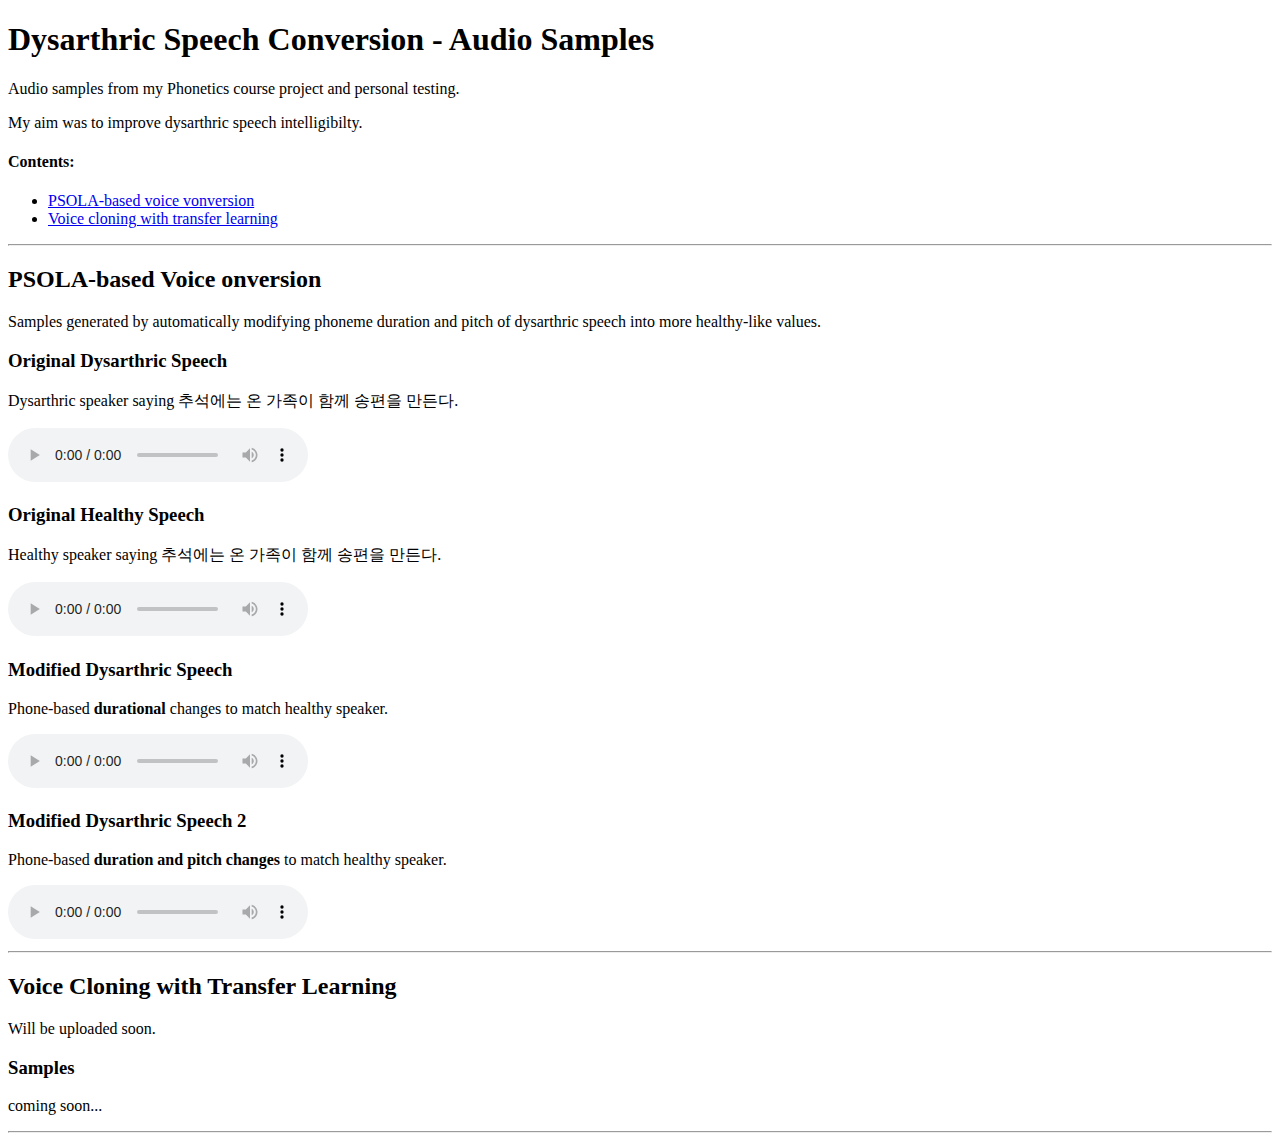
==== index.html @ 1973fe7c "Rename PSOLA.html to index.html" ====
<!DOCTYPE html>

<html lang="en">



<head>

    <title>Audio Samples</title>



    <link href="https://fonts.googleapis.com/css?family=Crimson+Text:400,400i" rel="stylesheet">

    <link href="https://fonts.googleapis.com/css?family=Open+Sans:400,600" rel="stylesheet">

    <link rel="stylesheet" type="text/css" href="index.css">



    <meta charset="utf-8">

    <meta name="viewport" content="width=device-width, initial-scale=1.0">

</head>



<body>



    <div class='section'>

        <h1>Dysarthric Speech Conversion - Audio Samples</h1>

		<p>Audio samples from my Phonetics course project and personal testing.</p>
		<p>My aim was to improve dysarthric speech intelligibilty.</p>



        <h4>Contents:</h4>

        <p>

        <ul class='toc'>

			<li><a href='#section-1'>PSOLA-based voice vonversion</a></li>
			<li><a href='#section-2'>Voice cloning with transfer learning</a></li>


        </ul>

        </p>


    </div>



    <hr>





    <div id='section-1' class='section'>

        <h2>PSOLA-based Voice onversion</h2>

        <p>Samples generated by automatically modifying phoneme duration and pitch of dysarthric speech into more healthy-like values.</p>



        <h3>Original Dysarthric Speech</h3>

		<p>Dysarthric speaker saying 추석에는 온 가족이 함께 송편을 만든다. </p>

        <div class='playlist'>

            <div class='labeled-audio'><audio preload='metadata' controls><source src='audio/original_d.mp3' type='audio/mpeg'></audio></div>

        </div>

        <h3>Original Healthy Speech</h3>

        <p>Healthy speaker saying 추석에는 온 가족이 함께 송편을 만든다.</p>

        <div class='playlist'>

            <div class='labeled-audio'><audio preload='metadata' controls><source src='audio/original_h.wav' type='audio/mpeg'></audio></div>

		</div>
		
		<h3>Modified Dysarthric Speech</h3>

        <p>Phone-based <b>durational</b> changes to match healthy speaker.</p>

        <div class='playlist'>

            <div class='labeled-audio'><audio preload='metadata' controls><source src='audio/modified_d.wav' type='audio/mpeg'></audio></div>

		</div>
		
		<h3>Modified Dysarthric Speech 2</h3>

        <p>Phone-based <b>duration and pitch changes</b> to match healthy speaker.</p>

        <div class='playlist'>

            <div class='labeled-audio'><audio preload='metadata' controls><source src='audio/modified_pd.wav' type='audio/mpeg'></audio></div>

        </div>

    </div>



    <hr>

    <div id='section-2' class='section'>

        <h2>Voice Cloning with Transfer Learning</h2>

        <p>Will be uploaded soon.</p>



        <h3>Samples</h3>

        <p>coming soon...</p>

        <div class='playlist'>


        </div>

    </div>



    <hr>




 

    </div>









</body>

</html>



<script>

document

    .getElementById('select-speaker')

    .addEventListener('change', function () {

        'use strict';

        var targets = document.getElementsByClassName("select-speaker")

        for (let i = 0; i < targets.length; i++) {

            name = "samples/mp3/ted_speakers/" + this.value + "/sample-" + i.toString() + ".mp3"

            targets[i].setAttribute("src", name)

            targets[i].parentElement.load()

        }

});

</script>
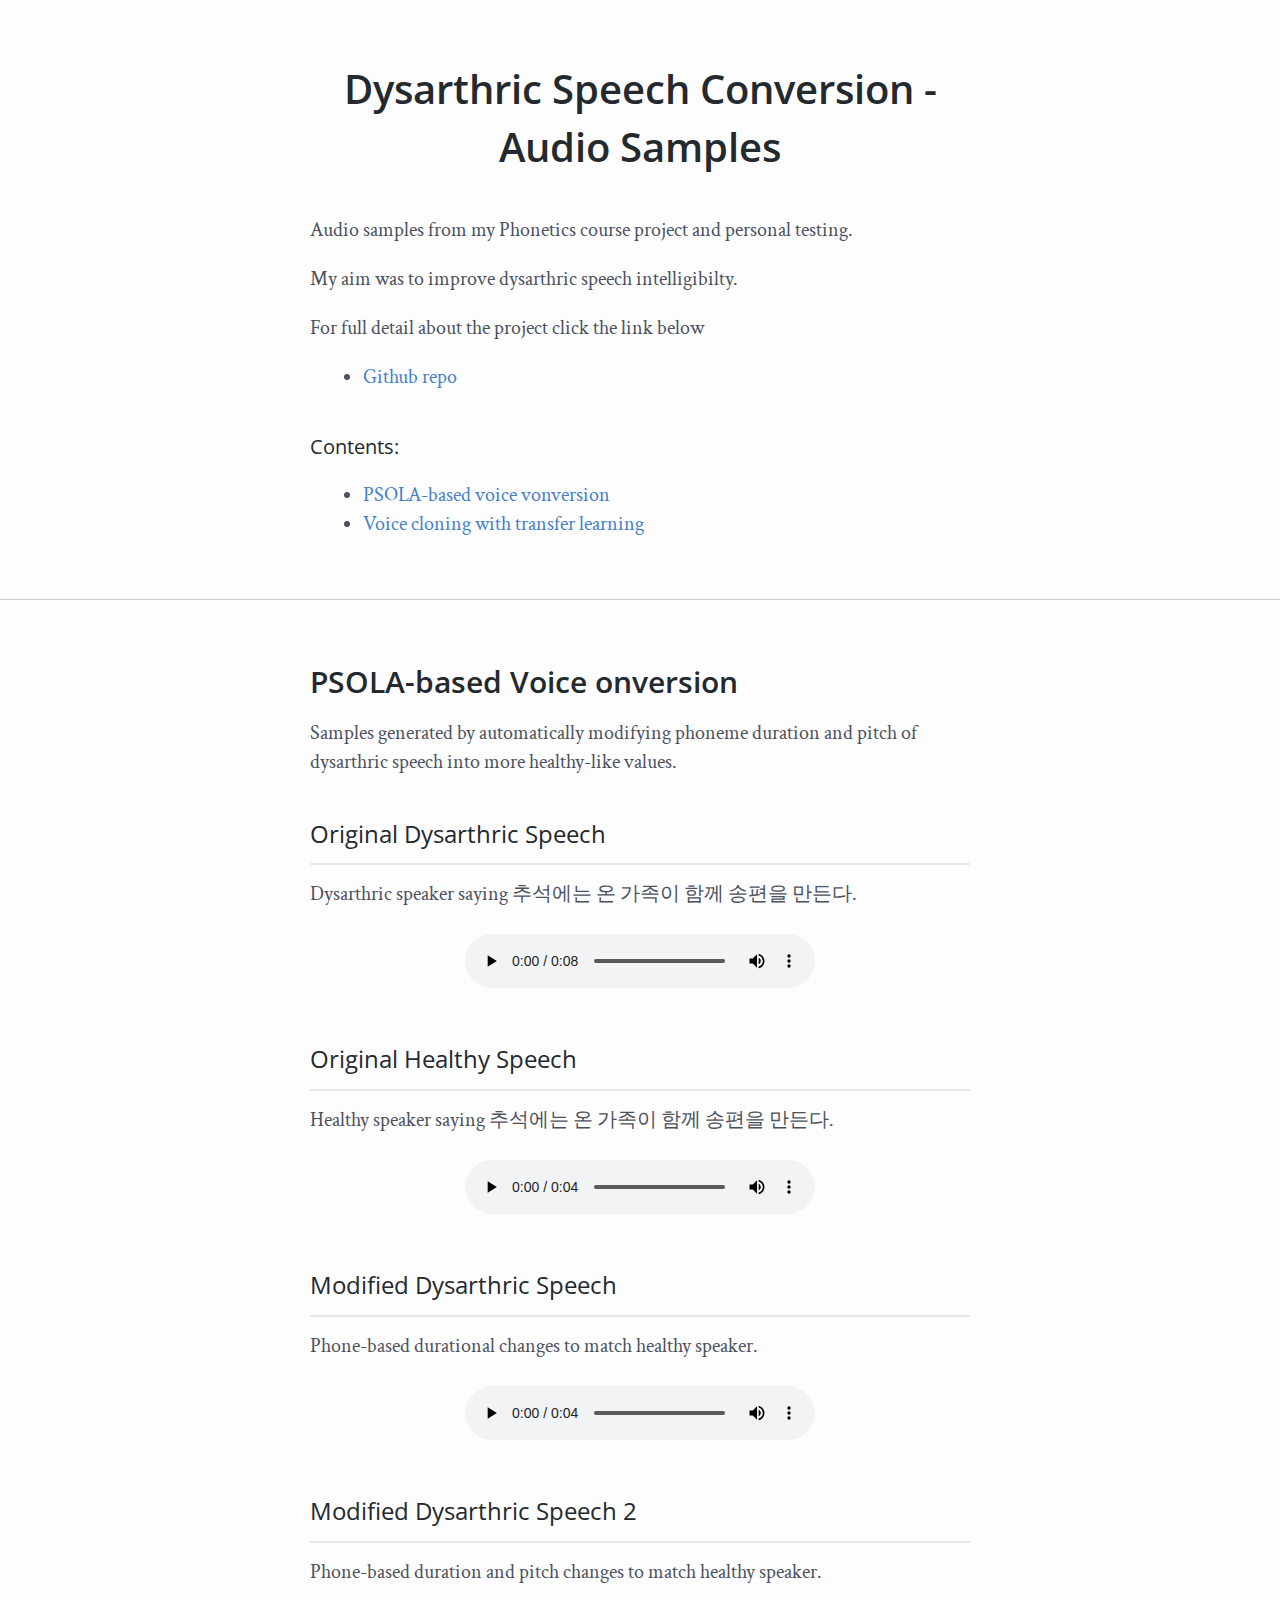
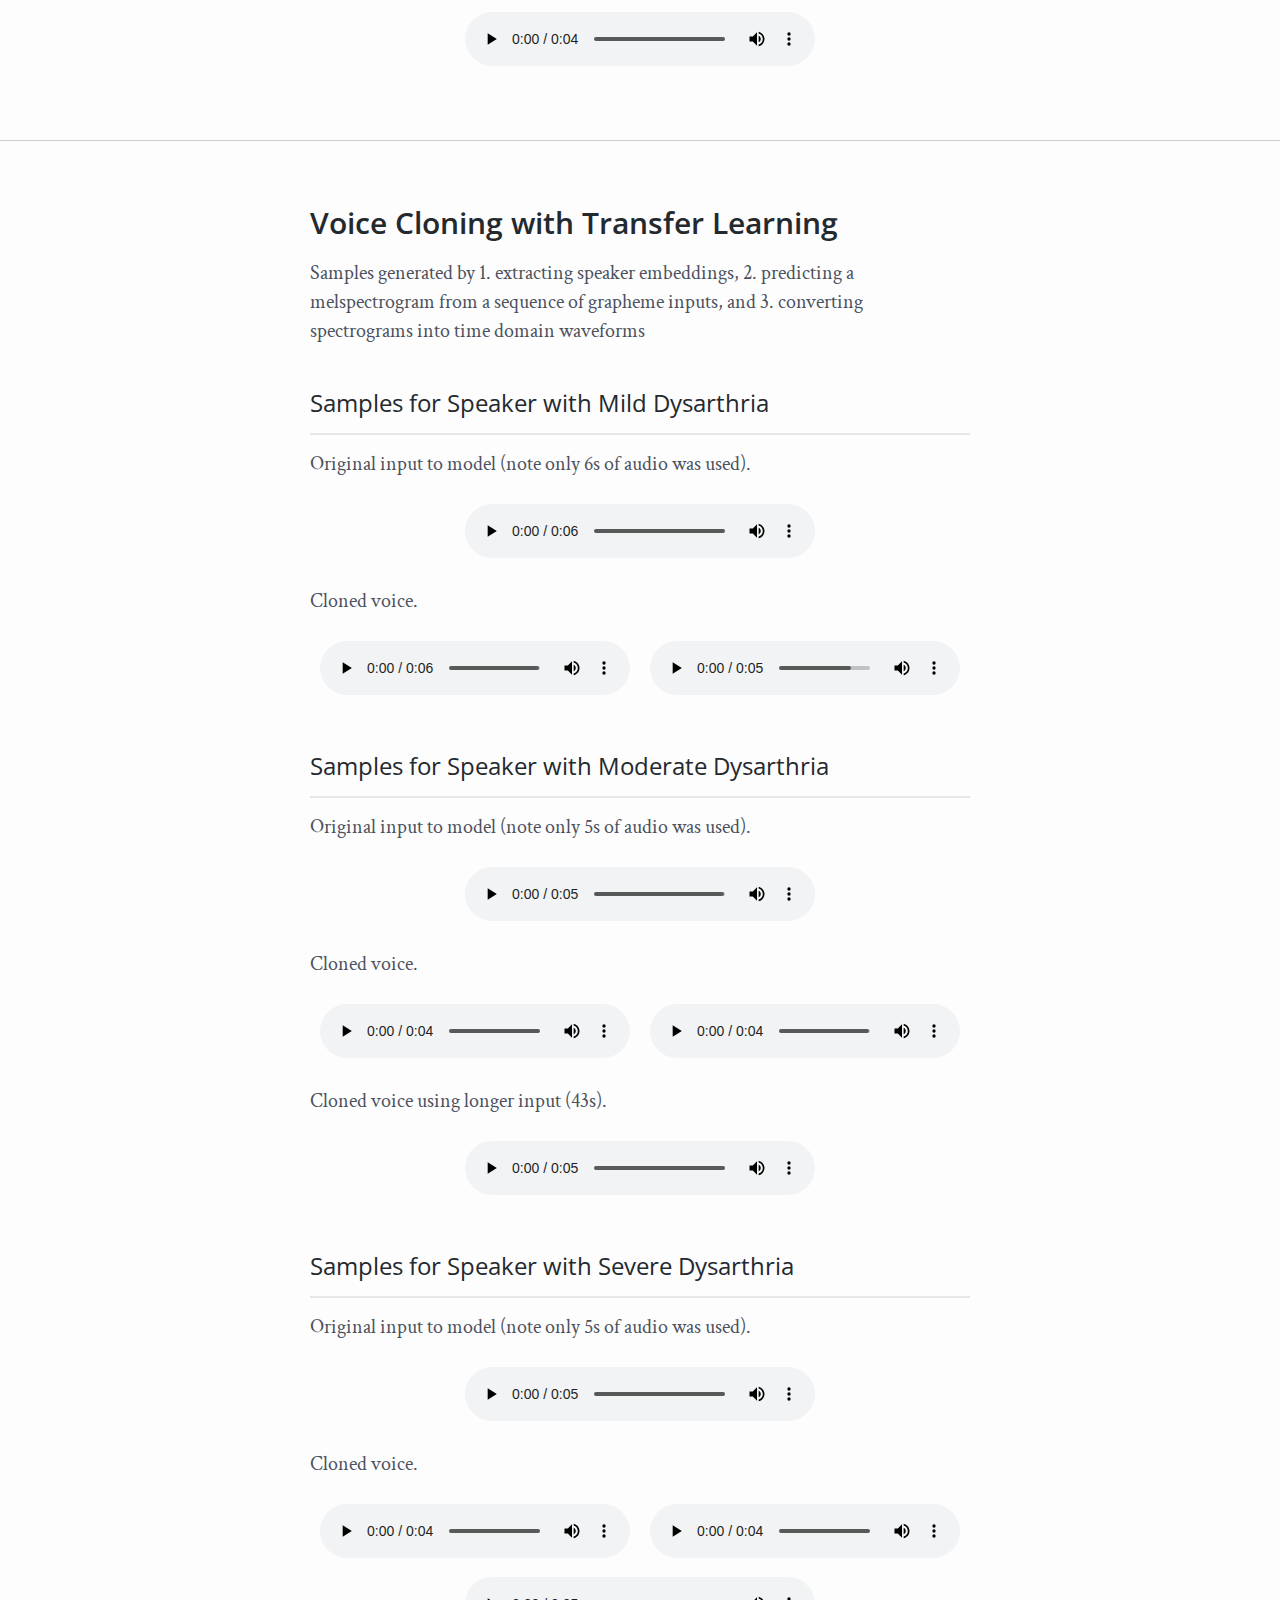
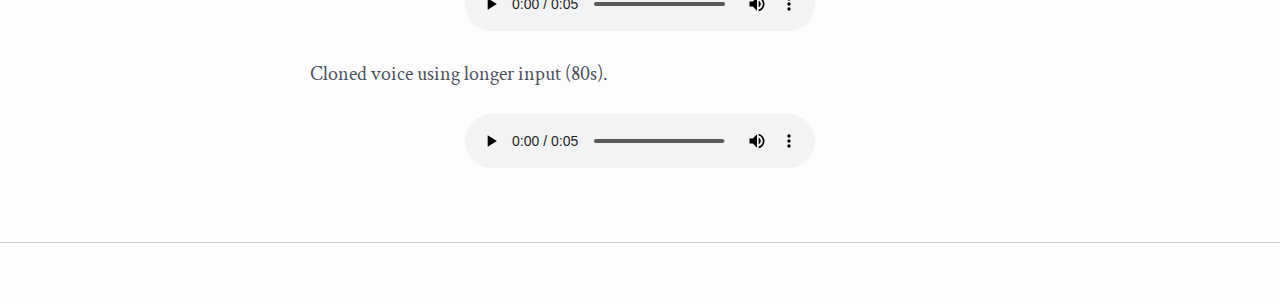
==== commit 36088e1c: "Update index.html" ====
--- a/index.html
+++ b/index.html
@@ -36,6 +36,11 @@
 
 		<p>Audio samples from my Phonetics course project and personal testing.</p>
 		<p>My aim was to improve dysarthric speech intelligibilty.</p>
+	        <p>For full detail about the project click the link below</p>
+        	<ul class="actions">
+			<li><a href="https://github.com/abnerLing/dysarthria-voice-clone" class="button">Github repo</a></li>
+
+        	</ul>
 
 
 
@@ -121,19 +126,82 @@
     <div id='section-2' class='section'>
 
         <h2>Voice Cloning with Transfer Learning</h2>
-
-        <p>Will be uploaded soon.</p>
-
-
-
-        <h3>Samples</h3>
-
-        <p>coming soon...</p>
-
-        <div class='playlist'>
-
-
-        </div>
+        <p>Samples generated by 1. extracting speaker embeddings, 2. predicting a melspectrogram from a sequence of grapheme inputs, and 3. converting spectrograms into time domain waveforms</p>
+
+
+        <h3>Samples for Speaker with Mild Dysarthria</h3>
+
+        <p>Original input to model (note only 6s of audio was used).</p>
+
+        <div class='playlist'>
+
+            <div class='labeled-audio'><audio preload='metadata' controls><source src='audio/M03.wav' type='audio/mpeg'></audio></div>
+
+        </div>
+
+        <p>Cloned voice.</p>
+
+        <div class='playlist'>
+
+            <div class='labeled-audio'><audio preload='metadata' controls><source src='audio/M03_1.wav' type='audio/mpeg'></audio></div>
+            <div class='labeled-audio'><audio preload='metadata' controls><source src='audio/M03_2.wav' type='audio/mpeg'></audio></div>
+
+        </div>
+
+        <h3>Samples for Speaker with Moderate Dysarthria</h3>
+
+        <p>Original input to model (note only 5s of audio was used).</p>
+
+        <div class='playlist'>
+
+            <div class='labeled-audio'><audio preload='metadata' controls><source src='audio/F03_0.wav' type='audio/mpeg'></audio></div>
+
+        </div>
+
+        <p>Cloned voice.</p>
+
+        <div class='playlist'>
+
+            <div class='labeled-audio'><audio preload='metadata' controls><source src='audio/F03_1.wav' type='audio/mpeg'></audio></div>
+            <div class='labeled-audio'><audio preload='metadata' controls><source src='audio/F03_2.wav' type='audio/mpeg'></audio></div>
+
+        </div>
+
+        <p>Cloned voice using longer input (43s).</p>
+
+        <div class='playlist'>
+
+            <div class='labeled-audio'><audio preload='metadata' controls><source src='audio/F03_22.wav' type='audio/mpeg'></audio></div>
+        </div>
+
+
+        <h3>Samples for Speaker with Severe Dysarthria</h3>
+
+        <p>Original input to model (note only 5s of audio was used).</p>
+
+        <div class='playlist'>
+
+            <div class='labeled-audio'><audio preload='metadata' controls><source src='audio/F01.wav' type='audio/mpeg'></audio></div>
+
+        </div>
+
+        <p>Cloned voice.</p>
+
+        <div class='playlist'>
+
+            <div class='labeled-audio'><audio preload='metadata' controls><source src='audio/F01_3.wav' type='audio/mpeg'></audio></div>
+            <div class='labeled-audio'><audio preload='metadata' controls><source src='audio/F01_1.wav' type='audio/mpeg'></audio></div>
+            <div class='labeled-audio'><audio preload='metadata' controls><source src='audio/F01_2.wav' type='audio/mpeg'></audio></div>
+
+        </div>
+
+        <p>Cloned voice using longer input (80s).</p>
+
+        <div class='playlist'>
+
+            <div class='labeled-audio'><audio preload='metadata' controls><source src='audio/F01_22.wav' type='audio/mpeg'></audio></div>
+        </div>
+
 
     </div>
 
--- a/index.css
+++ b/index.css
@@ -0,0 +1,325 @@
+* {
+
+    margin: 0;
+
+    padding: 0;
+
+    border: none;
+
+    box-sizing: border-box;
+
+    font-family: "Crimson Text", serif;
+
+    font-weight: 400;
+
+    font-size: 20px;
+
+    line-height: 145%;
+
+    color: rgb(75, 81, 93);
+
+}
+
+
+
+body {
+
+    background-color: rgb(253, 253, 254);
+
+    margin: 60px 0px;
+
+    min-width: 300px;
+
+}
+
+
+
+h1, h2, h3, h4 {
+
+    font-family: "Open Sans", sans-serif;
+
+    color: rgb(36, 41, 46);
+
+}
+
+
+
+h1 {
+
+    text-align: center;
+
+    font-size: 40px;
+
+    font-weight: 600;
+
+    margin-bottom: 40px;
+
+}
+
+
+
+h2 {
+
+    font-size: 30px;
+
+    font-weight: 600;
+
+    margin: 60px 0px 10px 0px;
+
+}
+
+
+
+h3 {
+
+    font-size: 24px;
+
+    font-weight: 400;
+
+    margin: 40px 0px 10px 0px;
+
+    padding-bottom: 12px;
+
+    border-bottom: 2px solid rgb(229,232,235);
+
+}
+
+
+
+h4 {
+
+    font-size: 20px;
+
+    font-weight: 400;
+
+    margin: 40px 0px 10px 0px;
+
+}
+
+
+
+ul {
+
+    display:table;
+
+    padding-left: 8%;
+
+    margin: 0px 0px;
+
+}
+
+
+
+li {
+
+    font-size: 20px;
+
+    margin-top: 15px;
+
+}
+
+
+
+li:first-of-type {
+
+    margin-top: 0px;
+
+}
+
+
+
+a {
+
+    color: rgb(68, 128, 200)
+
+}
+
+
+
+a:link {
+
+    text-decoration: none;
+
+}
+
+
+
+a:visited {
+
+    text-decoration: none;
+
+}
+
+
+
+audio {
+
+    width: 100%;
+
+}
+
+
+
+audio:focus {
+
+    outline: none;
+
+}
+
+
+
+select {
+
+    margin: auto;
+
+    margin-bottom: 20px;
+
+    display: block;
+
+    font-size: 20px;
+
+    width: 170px;
+
+}
+
+
+
+hr {
+
+    margin: 60px 0px;
+
+    border-bottom: 1px solid rgb(205, 208, 211);
+
+}
+
+
+
+p {
+
+    margin: 15px 0px 20px 0px;
+
+    padding-right: 5px;
+
+}
+
+
+
+.section {
+
+    margin-bottom: 100px;
+
+    width: 90%;
+
+    margin: auto;
+
+    max-width: 660px;
+
+}
+
+
+
+.toc > li {
+
+    margin-top: 0px;
+
+}
+
+
+
+.text {
+
+    font-size: 16px;
+
+    text-align: center;
+
+    font-style: italic;
+
+    line-height: 120%;
+
+}
+
+
+
+.text2 {
+
+    position: absolute;
+
+    bottom: 60px;
+
+}
+
+
+
+.labeled-audio {
+
+    text-align: center;
+
+    display: inline;
+
+    max-width: 350px;
+
+    min-width: 275px;
+
+    flex: 1 1 275px;
+
+    margin: 5px 10px;
+
+    position: relative;
+
+}
+
+
+
+.labeled-audio2 {
+
+    min-height: 135px;
+
+}
+
+
+
+.labeled-audio2 > audio {
+
+    position: absolute;
+
+    left: 0px;
+
+    bottom: 0px;
+
+}
+
+
+
+.labeled-audio > p {
+
+    margin: 10px 0px 2px;
+
+}
+
+
+
+.playlist {
+
+    display: flex;
+
+    width: 100%;
+
+    justify-content: space-around;
+
+    flex-wrap: wrap;
+
+    margin: 10px 40px 0px 0px;
+
+}
+
+
+
+.playlist-title {
+
+    display: block;
+
+    margin: 0px 20%;
+
+    margin-top: 30px;
+
+}
